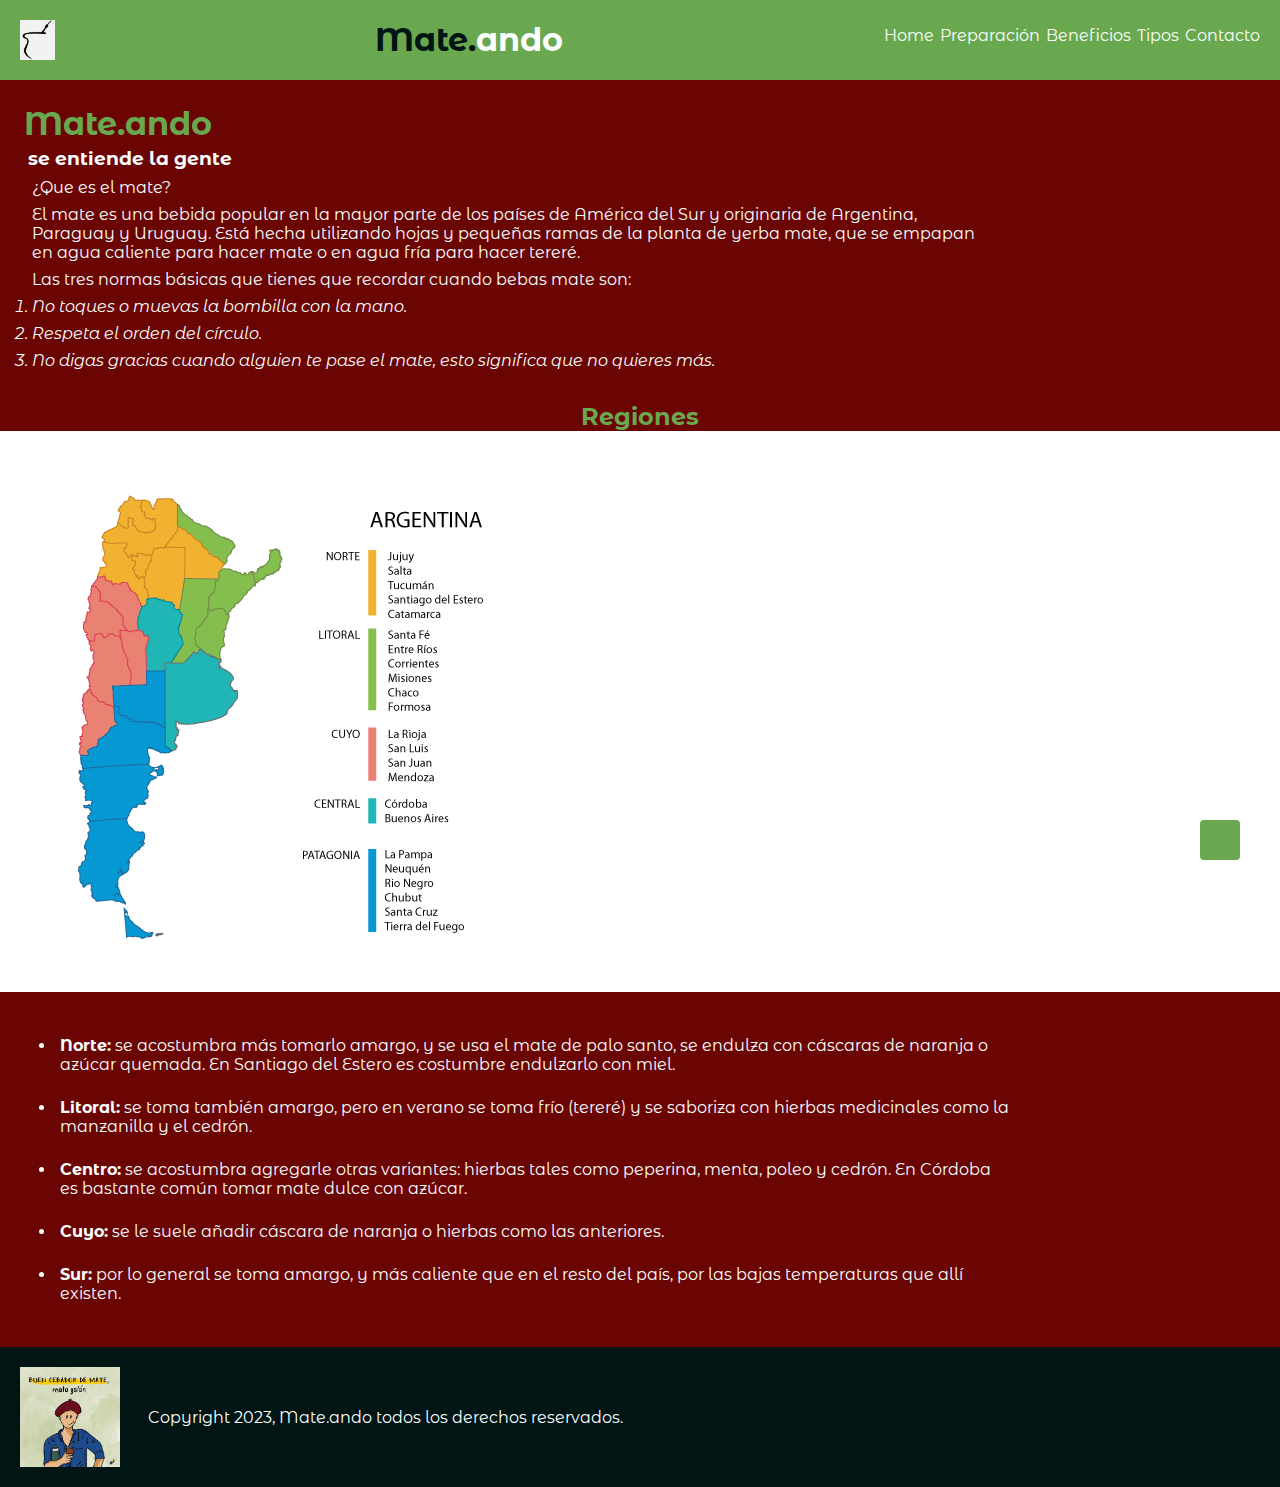
==== index.html @ fe47ab61 "Primera versión" ====
<!DOCTYPE html>
<html lang="es">

<head>
    <meta charset="UTF-8">
    <meta name="viewport" content="width=device-width, initial-scale=1.0">
    <title>Mate.ando</title>
    <link rel="shortcut icon" href="multimdia/iconomate.png" type="image/x-icon">
    <link rel="stylesheet" href="https://cdnjs.cloudflare.com/ajax/libs/font-awesome/6.4.0/css/all.min.css"
        integrity="sha512-iecdLmaskl7CVkqkXNQ/ZH/XLlvWZOJyj7Yy7tcenmpD1ypASozpmT/E0iPtmFIB46ZmdtAc9eNBvH0H/ZpiBw=="
        crossorigin="anonymous" referrerpolicy="no-referrer" />
    <link rel="preconnect" href="https://fonts.googleapis.com">
    <link rel="preconnect" href="https://fonts.gstatic.com" crossorigin>
    <link
        href="https://fonts.googleapis.com/css2?family=Genos:ital,wght@1,600&family=Montserrat+Alternates:ital,wght@0,400;0,500;0,600;1,800&display=swap"
        rel="stylesheet">
    <link rel="stylesheet" href="estilos.css">
</head>

<body>
    <header>
        <aside>
            <img src="multimdia/iconomate.png" alt="dibujo de mate abstracto">
        </aside>
        <div class="logo">
            Mate.<span>ando</span>
        </div>
        <nav class="barra">
            <ul>
                <li><a href="#">Home</a></li>
                <li><a href="page/preparacion.html">Preparación</a></li>
                <li><a href="page/beneficios.html">Beneficios</a></li>
                <li><a href="page/tiposdeyerbas.html">Tipos</a></li>
                <li><a href="page/contacto.html">Contacto</a></li>
            </ul>
        </nav>
    </header>
    <main>
        <div class="call">
            <h1>Mate.ando</h1>
            <h3>se entiende la gente</h3>
            <p>¿Que es el mate?</p>
            <p>El mate es una bebida popular en la mayor parte de los países de América del Sur y originaria de
                Argentina, Paraguay y Uruguay. Está hecha utilizando hojas y pequeñas ramas de la planta de yerba mate,
                que se empapan en agua caliente para hacer mate o en agua fría para hacer tereré.
            </p>
            <p>Las tres normas básicas que tienes que recordar cuando bebas mate son:</p>
            <ol>
                <li> No toques o muevas la bombilla con la mano.</li>
                <li>Respeta el orden del círculo.</li>
                <li>No digas gracias cuando alguien te pase el mate, esto significa que no quieres más.</li>
            </ol>
        </div>
        <div class="sub">
    </main>
    <div class="sub1">
        <h2>Regiones</h2>
    </div>
    <img class="mapa" src="multimdia/argentinaregiones.png" alt="mapa de argentina y sus regiones">
    <section>
        <ul>
            <li><span>Norte:</span> se acostumbra más tomarlo amargo, y se usa el mate de palo santo, se endulza con
                cáscaras de naranja o azúcar quemada. En Santiago del Estero es costumbre endulzarlo con miel.</li>
            <li><span>Litoral:</span> se toma también amargo, pero en verano se toma frío (tereré) y se saboriza con
                hierbas medicinales como la manzanilla y el cedrón.</li>
            <li><span>Centro:</span> se acostumbra agregarle otras variantes: hierbas tales como peperina, menta, poleo
                y cedrón. En Córdoba es bastante común tomar mate dulce con azúcar.</li>
            <li> <span>Cuyo:</span> se le suele añadir cáscara de naranja o hierbas como las anteriores.</li>
            <li> <span>Sur:</span> por lo general se toma amargo, y más caliente que en el resto del país, por las bajas
                temperaturas que allí existen.</li>
        </ul>
    </section>
    </main>
    <footer>
        <aside>
            <img src="multimdia/mateando1.jpg" alt="">
        </aside>
        <p>Copyright 2023, Mate.ando todos los derechos reservados.</p>
        <div class="redes">
            <i class="fa-brands fa-facebook-f"></i>
            <i class="fa-brands fa-instagram"></i>
            <i class="fa-brands fa-twitter"></i>
        </div>
    </footer>
    <a href="#" class="subir">
        <i class="fa-solid fa-chevron-up"></i>
    </a>
</body>

</html>
---- estilos.css ----
*{
    margin: 0;
    padding: 0;
    box-sizing: border-box;
    font-family: 'Montserrat Alternates', sans-serif;
}
html{
    scroll-behavior: smooth;
}
header{
    height: 80px;
    background-color: #6aa84f;
    padding: 20px;
    font-size: 22px;
    display: flex;
    justify-content: space-between;
}

header aside img{
    height: 100%;
}

.logo{
    float: left;
    font-weight: bold;
    color: #001514;
    font-size: 32px;
}

.logo span{
    color: #fbfffe;
}

.barra{
    float: right;
}

.barra ul{
    list-style: none;
}

.barra ul li{
    display: inline-block;
}

.barra a{
    text-decoration: none;
    color: #fbfffe;
    font-size: 16px;
}

.barra a:hover{
    color: #001514;
}

main{
    background-color: #6b0504;
    display: flex;
}

.ben{
    align-items: center;
    max-width: 100%;
    height: 20%;
    display: block;
    justify-content: center;
    text-align: center;
    margin: 50px;
}

.call{
    width: 80%;
    color: #fbfffe;
    padding: 24px;
}

h1{
    color: #6aa84f;
    bottom: 10px;
}

h3{
    margin: 4px;
    color: #fbfffe;
}

.consejos{
    font-size: 24px;
}

.consejos h2{
    text-align: center;
    margin: 24px;
}

p{
    margin: 8px;
}

.call ol li{
    margin: 8px;
    font-style: italic;
}

.call img{
    width: 75%;
    margin: 20px;
    display: block;
    border-radius: 4px;
}

.call ul li{
    margin: 8px;
    text-size-adjust: 10px;
    margin-top: 20px;
}

.call ul li span{
    font-weight: bold;
}
.sub1{
    color: #6aa84f;
    background-color: #6b0504;
    text-align: center;
}

section{
    background-color: #6b0504;
    margin-bottom: 0px;
    display: inline-block;
}

section h2{
    font-weight: bold;
    text-align: center;
    color: #fbfffe;
    margin: 24px;
}
section ul{
    color: #fbfffe;
    margin: 40px;
}

section ul li{
    margin: 16px;
    width: 80%;
    padding: 4px;
}
section ul li span{
    font-weight: bold;
}

form{
    max-width: 400px;
    margin: 20% auto;
}

label{
    display: block;
    margin-top: 10px;
    font-weight: bold;
}

input[type="text"],

input[type="email"],

textarea{
    width: 60%;
    padding: 8px;
    margin-top: 5px;
    margin-bottom: 10px;
    border: 1px solid #001514;
    border-radius: 4px;
}

input[type="submit"]{
    display: block;
    width: 80%;
    padding: 10px;
    background-color: #001514;
    color: #fbfffe;
    border: none;
    border-radius: 4px;
    cursor: pointer;
}

input[type="submit"] {
    background-color: #001514;
    
}

.required{
    color: #6b0504;
}

footer{
    background-color: #001514;
    color: #fbfffe;
    display: flex;
    align-items: center;
    justify-content: left;
    text-align:left;
    padding: 20px;
}

footer aside img{
    height: 100px;
    display: block;
    flex: 1;
    text-align: left;
    margin-right: 20px;
}

.redes{
    color: #6aa84f;
    font-size: 40px;
    letter-spacing: 12px;
    display: flex;
    justify-content: center;
    align-items: center;
}
.subir{
    height: 40px;
    width: 40px;
    background-color: #6aa84f;
    color: #001514;
    position: fixed;
    right: 40px;
    bottom: 40px;
    font-size: 25px;
    text-align: center;
    line-height: 40px;
    box-shadow: 0 0 5px #fbfffe;
    border-radius: 4px;
}
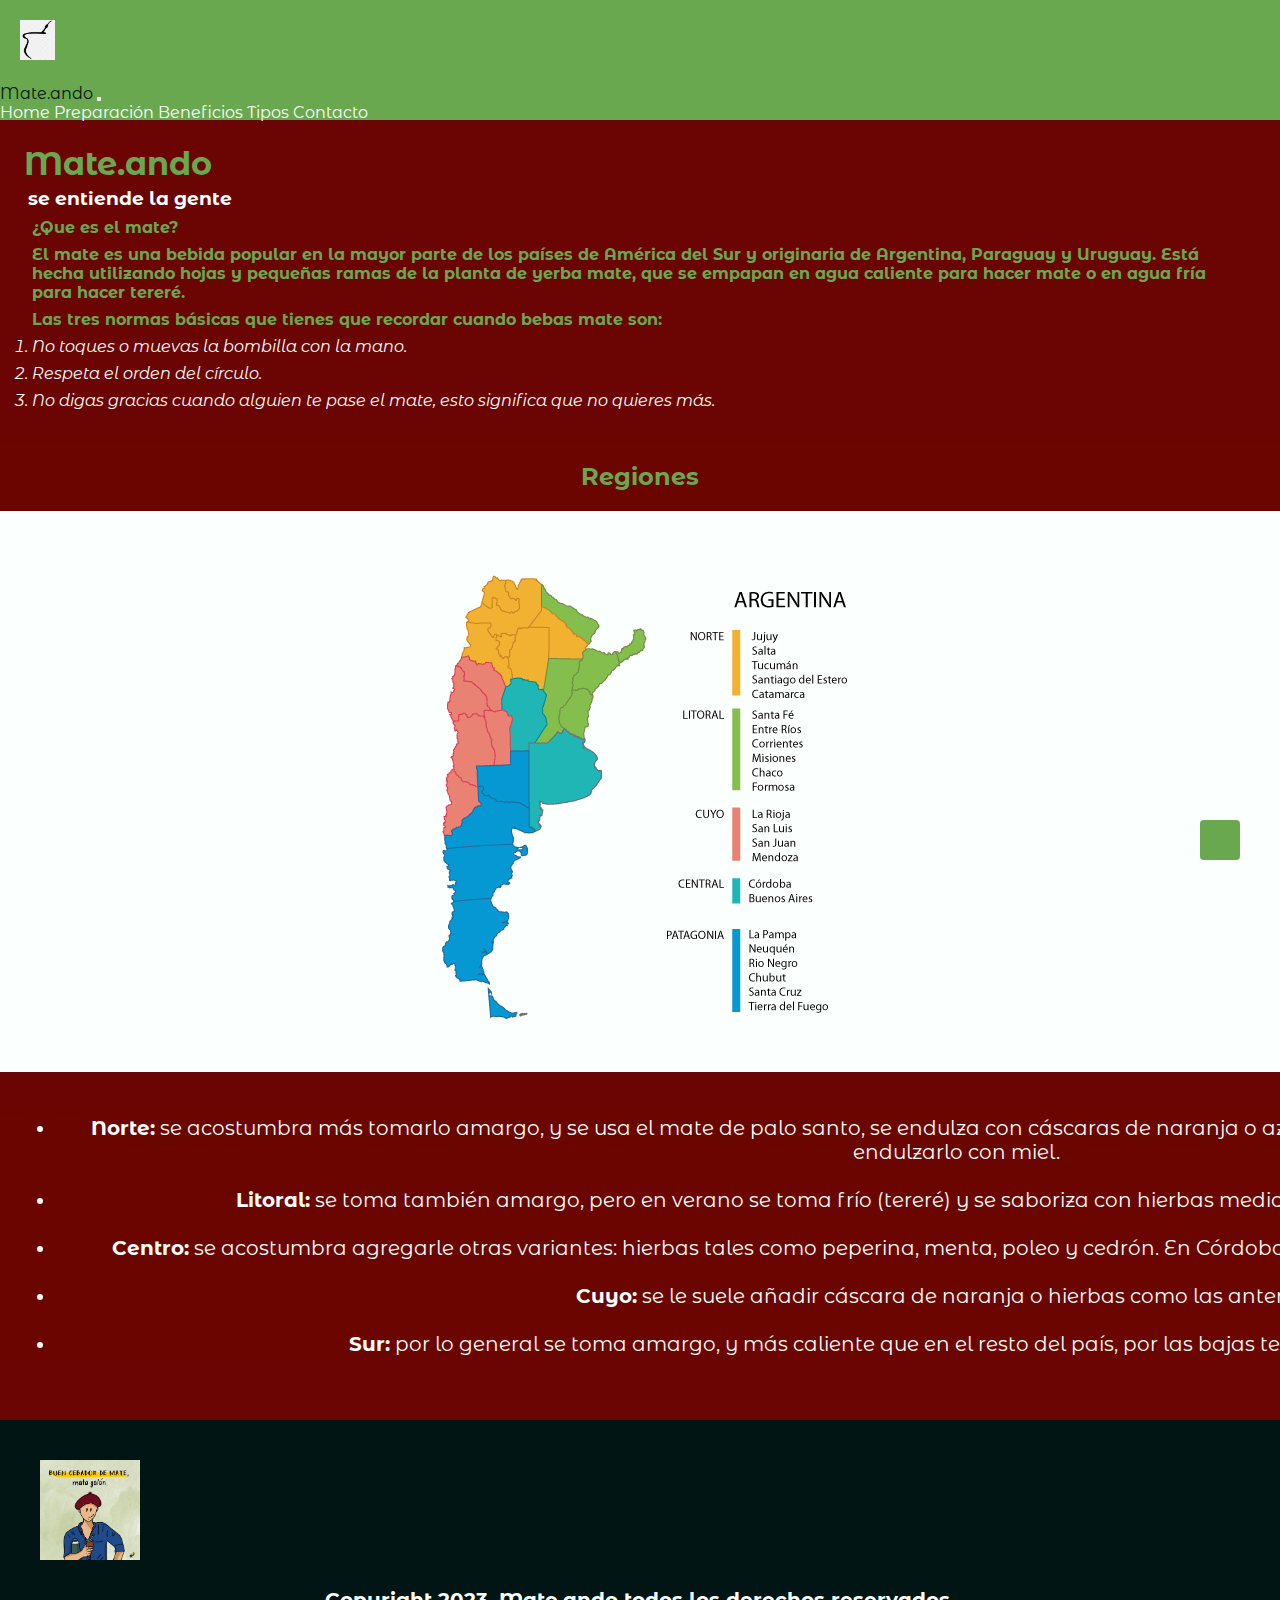
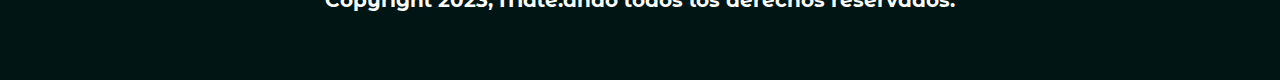
==== commit 3c34174a: "subiendo el  bs arreglado con sus links" ====
--- a/index.html
+++ b/index.html
@@ -14,27 +14,50 @@
     <link
         href="https://fonts.googleapis.com/css2?family=Genos:ital,wght@1,600&family=Montserrat+Alternates:ital,wght@0,400;0,500;0,600;1,800&display=swap"
         rel="stylesheet">
+    <!-- bs inicia-->
+    <link rel="stylesheet" href="https://cdn.jsdelivr.net/npm/bootstrap@4.6.2/dist/css/bootstrap.min.css"
+        integrity="sha384-xOolHFLEh07PJGoPkLv1IbcEPTNtaed2xpHsD9ESMhqIYd0nLMwNLD69Npy4HI+N" crossorigin="anonymous">
+    <!-- bs fin-->
     <link rel="stylesheet" href="estilos.css">
 </head>
-
 <body>
     <header>
-        <aside>
-            <img src="multimdia/iconomate.png" alt="dibujo de mate abstracto">
-        </aside>
-        <div class="logo">
-            Mate.<span>ando</span>
-        </div>
-        <nav class="barra">
-            <ul>
-                <li><a href="#">Home</a></li>
-                <li><a href="page/preparacion.html">Preparación</a></li>
-                <li><a href="page/beneficios.html">Beneficios</a></li>
-                <li><a href="page/tiposdeyerbas.html">Tipos</a></li>
-                <li><a href="page/contacto.html">Contacto</a></li>
-            </ul>
+        <!-- navbar inicia-->
+        <nav class="navbar navbar-expand-md navbar-dark">
+            <!-- Brand -->
+            <a class="navbar-brand" href="#">
+                <aside>
+                    <img src="multimdia/iconomate.png" alt="dibujo de mate abstracto">
+                </aside>
+                <span>Mate.ando</span>
+            </a>
+            <!-- Toggler/collapsibe Button -->
+            <button class="navbar-toggler" type="button" data-toggle="collapse" data-target="#collapsibleNavbar">
+                <span class="navbar-toggler-icon"></span>
+            </button>
+            <!-- Navbar links -->
+            <div class="collapse navbar-collapse d-flex justify-content-end" id="collapsibleNavbar ">
+                <ul class="navbar-nav">
+                    <li class="nav-item">
+                        <a class="nav-link" href="#">Home</a>
+                    </li>
+                    <li class="nav-item">
+                        <a class="nav-link" href="./Page/preparacion.html">Preparación</a>
+                    </li>
+                    <li class="nav-item">
+                        <a class="nav-link" href="./Page/beneficios.html">Beneficios</a>
+                    </li>
+                    <li class="nav-item">
+                        <a class="nav-link" href="./Page/tiposdeyerbas.html">Tipos</a>
+                    </li>
+                    <li class="nav-item">
+                        <a class="nav-link" href="./Page/contacto.html">Contacto</a>
+                    </li>
+                </ul>
+            </div>
         </nav>
-    </header>
+        <!-- navbar fin-->
+</header>
     <main>
         <div class="call">
             <h1>Mate.ando</h1>
@@ -53,38 +76,57 @@
         </div>
         <div class="sub">
     </main>
-    <div class="sub1">
-        <h2>Regiones</h2>
+    <h2>Regiones</h2>
+    <div class="sub1 container-fluid">
+        <div class="row">
+            <div class="nleft col-sm-6">
+                <img class="mapa d-flex justify-content-center" src="multimdia/argentinaregiones.png" alt="mapa de argentina y sus regiones">
+            </div>
+            <div class="nright col-sm-6">
+                <section>
+                    <ul>
+                        <li><span>Norte:</span> se acostumbra más tomarlo amargo, y se usa el mate de palo santo, se endulza con
+                            cáscaras de naranja o azúcar quemada. En Santiago del Estero es costumbre endulzarlo con miel.</li>
+                        <li><span>Litoral:</span> se toma también amargo, pero en verano se toma frío (tereré) y se saboriza con
+                            hierbas medicinales como la manzanilla y el cedrón.</li>
+                        <li><span>Centro:</span> se acostumbra agregarle otras variantes: hierbas tales como peperina, menta, poleo
+                            y cedrón. En Córdoba es bastante común tomar mate dulce con azúcar.</li>
+                        <li> <span>Cuyo:</span> se le suele añadir cáscara de naranja o hierbas como las anteriores.</li>
+                        <li> <span>Sur:</span> por lo general se toma amargo, y más caliente que en el resto del país, por las bajas
+                            temperaturas que allí existen.</li>
+                    </ul>
+                </section>
+            </div>
+        </div>
+        
     </div>
-    <img class="mapa" src="multimdia/argentinaregiones.png" alt="mapa de argentina y sus regiones">
-    <section>
-        <ul>
-            <li><span>Norte:</span> se acostumbra más tomarlo amargo, y se usa el mate de palo santo, se endulza con
-                cáscaras de naranja o azúcar quemada. En Santiago del Estero es costumbre endulzarlo con miel.</li>
-            <li><span>Litoral:</span> se toma también amargo, pero en verano se toma frío (tereré) y se saboriza con
-                hierbas medicinales como la manzanilla y el cedrón.</li>
-            <li><span>Centro:</span> se acostumbra agregarle otras variantes: hierbas tales como peperina, menta, poleo
-                y cedrón. En Córdoba es bastante común tomar mate dulce con azúcar.</li>
-            <li> <span>Cuyo:</span> se le suele añadir cáscara de naranja o hierbas como las anteriores.</li>
-            <li> <span>Sur:</span> por lo general se toma amargo, y más caliente que en el resto del país, por las bajas
-                temperaturas que allí existen.</li>
-        </ul>
-    </section>
     </main>
-    <footer>
-        <aside>
-            <img src="multimdia/mateando1.jpg" alt="">
-        </aside>
-        <p>Copyright 2023, Mate.ando todos los derechos reservados.</p>
-        <div class="redes">
-            <i class="fa-brands fa-facebook-f"></i>
-            <i class="fa-brands fa-instagram"></i>
-            <i class="fa-brands fa-twitter"></i>
+    <footer class="container-fluid">
+        <div class="row">
+            <div class="col-sm-12">
+                <aside>
+                    <img src="multimdia/mateando1.jpg" alt=""><p>Copyright 2023, Mate.ando todos los derechos reservados.</p>
+                <div class="redes">
+                    <i class="fa-brands fa-facebook-f"></i>
+                    <i class="fa-brands fa-instagram"></i>
+                    <i class="fa-brands fa-twitter"></i>
+                </div>
+            </aside>
+            </div>
         </div>
     </footer>
     <a href="#" class="subir">
         <i class="fa-solid fa-chevron-up"></i>
     </a>
+    <script src="https://cdn.jsdelivr.net/npm/jquery@3.5.1/dist/jquery.slim.min.js"
+        integrity="sha384-DfXdz2htPH0lsSSs5nCTpuj/zy4C+OGpamoFVy38MVBnE+IbbVYUew+OrCXaRkfj"
+        crossorigin="anonymous"></script>
+    <script src="https://cdn.jsdelivr.net/npm/popper.js@1.16.1/dist/umd/popper.min.js"
+        integrity="sha384-9/reFTGAW83EW2RDu2S0VKaIzap3H66lZH81PoYlFhbGU+6BZp6G7niu735Sk7lN"
+        crossorigin="anonymous"></script>
+    <script src="https://cdn.jsdelivr.net/npm/bootstrap@4.6.2/dist/js/bootstrap.min.js"
+        integrity="sha384-+sLIOodYLS7CIrQpBjl+C7nPvqq+FbNUBDunl/OZv93DB7Ln/533i8e/mZXLi/P+"
+        crossorigin="anonymous"></script>
 </body>
 
 </html>--- a/estilos.css
+++ b/estilos.css
@@ -7,17 +7,19 @@
 html{
     scroll-behavior: smooth;
 }
+
 header{
+    height: 120px;
+    background-color: #6aa84f;
+    
+}
+
+nav aside img{
     height: 80px;
+    padding: 20px;
+    width: auto;
     background-color: #6aa84f;
-    padding: 20px;
-    font-size: 22px;
-    display: flex;
-    justify-content: space-between;
-}
-
-header aside img{
-    height: 100%;
+    color:#6aa84f;
 }
 
 .logo{
@@ -31,31 +33,116 @@
     color: #fbfffe;
 }
 
-.barra{
-    float: right;
-}
-
-.barra ul{
+.navbar{
+    float: all;
+    height: 120px;
+    background-color: #6aa84f;
+}
+
+.navbar ul{
     list-style: none;
 }
 
-.barra ul li{
+.navbar ul li{
     display: inline-block;
 }
 
-.barra a{
+.navbar a{
     text-decoration: none;
     color: #fbfffe;
     font-size: 16px;
 }
 
-.barra a:hover{
-    color: #001514;
+.navbar a:hover{
+    color: #001514 !important;
+}
+
+.nav-link{
+    color: #fbfffe !important;
 }
 
 main{
     background-color: #6b0504;
     display: flex;
+    flex-direction: column;
+    
+}
+
+
+h2{
+    background-color: rgb(107, 5, 0.2);
+    color: #6aa84f;
+    text-align: center;
+    padding: 20px;
+    margin-bottom: 0;
+    font-size: bolder;
+}
+
+.nright{
+    background-color: rgb(107, 5, 0.2);
+    color: #fbfffe;
+    font-size: 20px;
+    text-align: center;
+    height:auto;
+        
+}
+
+.nleft{
+    background-color: #fbfffe;
+    image-resolution: 50%;
+}
+
+.p1nleft{
+    background-image: url(multimdia/prepararmate_1.png);
+    background-repeat: no-repeat;
+    background-position: center;
+    background-size: 50%;
+    padding: 0;
+}
+.p2nleft{
+    background-image: url(multimdia/prepararmate_2.png);
+    background-repeat: no-repeat;
+    background-position: center;
+    background-size: 50%;
+}
+.p3nleft{
+    background-image: url(multimdia/prepararmate_3.png);
+    background-repeat: no-repeat;
+    background-position: center;
+    background-size: 50%;
+    padding: 0;
+}
+.p4nleft{
+    background-image: url(multimdia/prepararmate_4.png);
+    background-repeat: no-repeat;
+    background-position: center;
+    background-size: 50%;
+    padding: 0;
+}
+.p5nleft{
+    background-image: url(multimdia/prepararmate_5.png);
+    background-repeat: no-repeat;
+    background-position: center;
+    background-size: 50%;
+    padding: 0;
+}
+.p6nleft{
+    background-image: url(multimdia/prepararmate_6.png);
+    background-repeat: no-repeat;
+    background-position: center;
+    background-size: 50%;
+    padding: 0;
+}
+
+.video{
+    width: auto;
+    height: auto;
+    border: none !important;
+    background: #fff !important;
+    padding: .9em!important;
+    margin: 2%!important;
+    align-content: center;
+    
 }
 
 .ben{
@@ -69,7 +156,7 @@
 }
 
 .call{
-    width: 80%;
+    width: 100%;
     color: #fbfffe;
     padding: 24px;
 }
@@ -95,6 +182,8 @@
 
 p{
     margin: 8px;
+    color: #6aa84f;
+    font-weight: bold;
 }
 
 .call ol li{
@@ -122,13 +211,11 @@
     color: #6aa84f;
     background-color: #6b0504;
     text-align: center;
-}
-
-section{
-    background-color: #6b0504;
-    margin-bottom: 0px;
-    display: inline-block;
-}
+    padding-bottom: 20px;
+    
+}
+
+
 
 section h2{
     font-weight: bold;
@@ -139,11 +226,12 @@
 section ul{
     color: #fbfffe;
     margin: 40px;
+    
 }
 
 section ul li{
     margin: 16px;
-    width: 80%;
+    width: 150%;
     padding: 4px;
 }
 section ul li span{
@@ -197,21 +285,23 @@
 footer{
     background-color: #001514;
     color: #fbfffe;
-    display: flex;
-    align-items: center;
-    justify-content: left;
-    text-align:left;
-    padding: 20px;
+    padding: 40px;
+    font-size: 20px;
+    
 }
 
 footer aside img{
     height: 100px;
-    display: block;
-    flex: 1;
-    text-align: left;
-    margin-right: 20px;
-}
-
+    display: flex;
+}
+
+footer p{
+    text-align: center;
+    color: #fbfffe;
+    padding: 20px;
+    font-size: 20px;
+    
+}
 .redes{
     color: #6aa84f;
     font-size: 40px;
@@ -235,3 +325,11 @@
     border-radius: 4px;
 }
 
+@media only screen and (min-width: 0) and (max-width: 767px){
+    .navbar-collapse{
+        background-color: #6aa84f;
+        display: flex;
+        justify-content: left !important;
+    }
+}
+
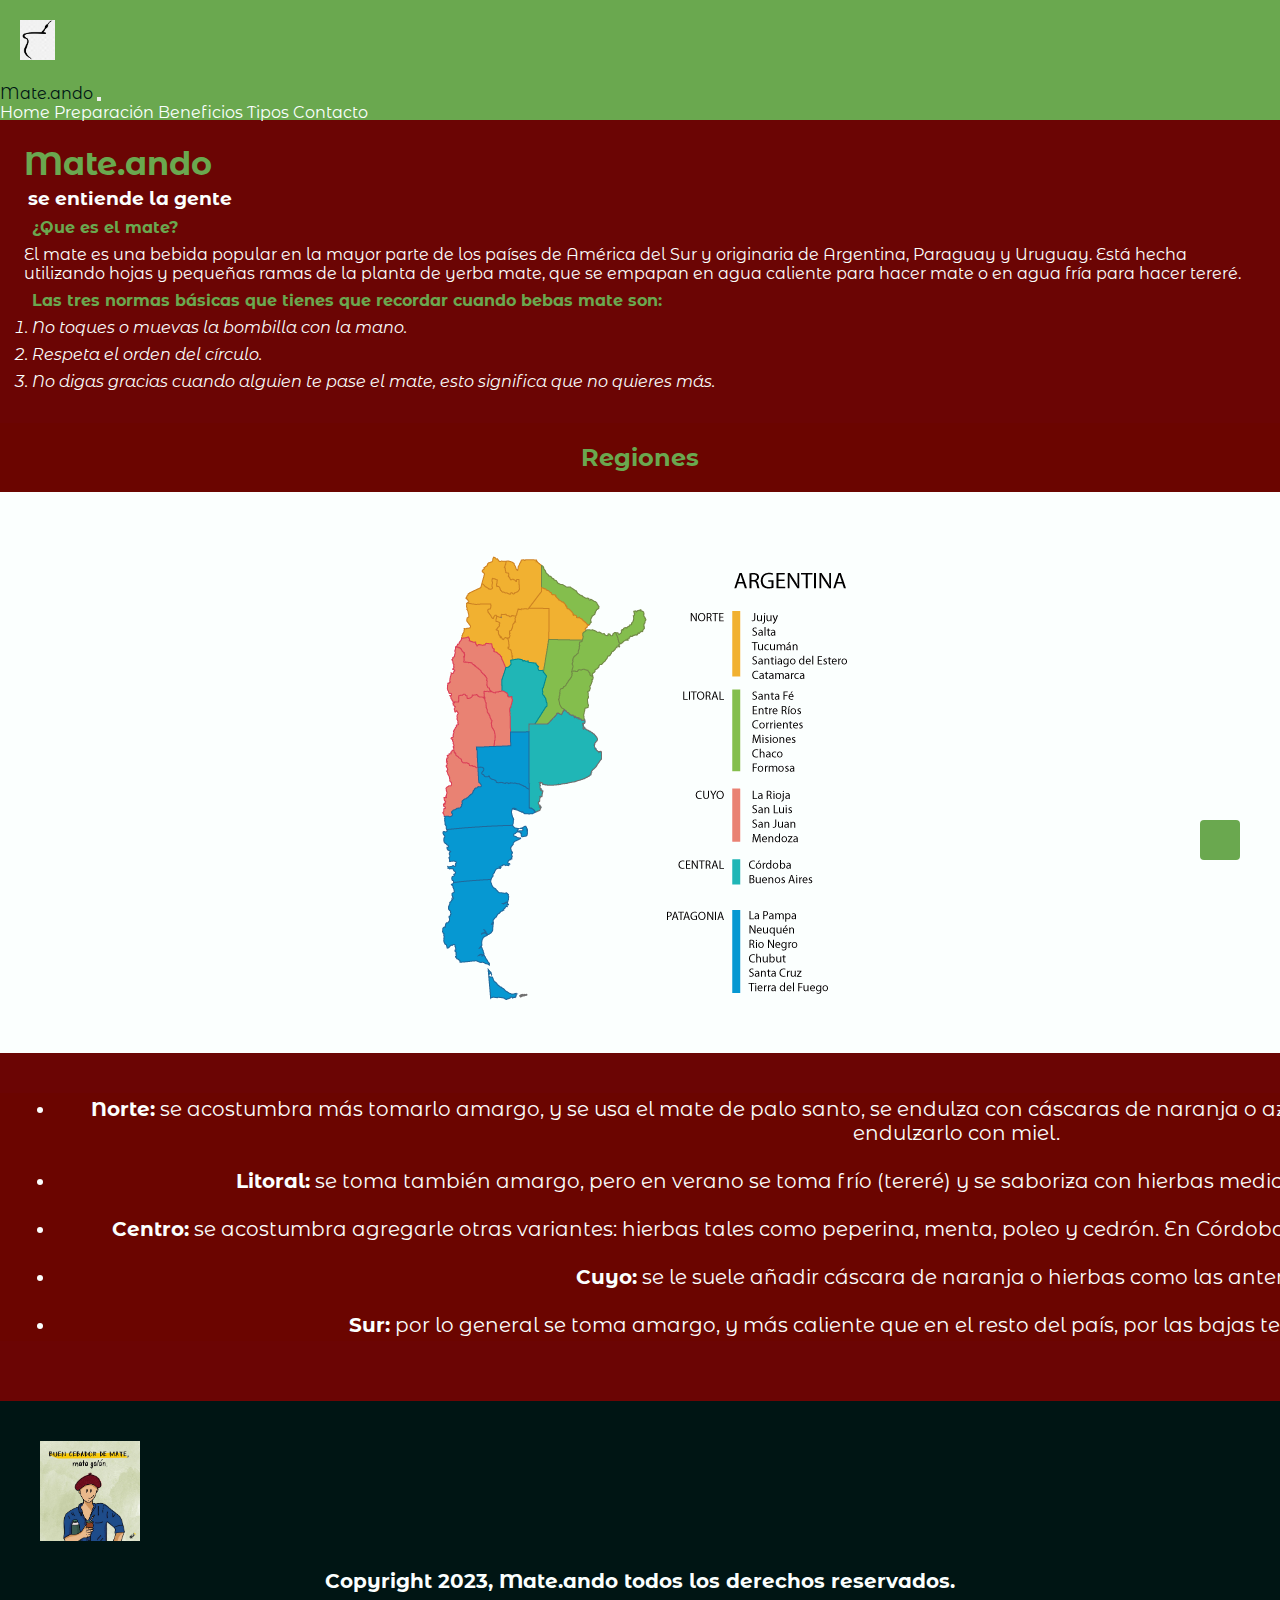
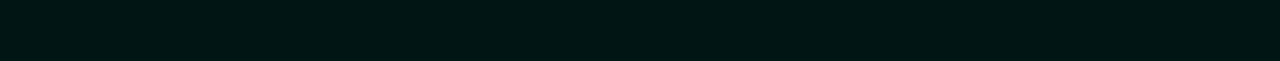
==== commit effb40fd: "corrigiendo el codigo" ====
--- a/index.html
+++ b/index.html
@@ -63,10 +63,10 @@
             <h1>Mate.ando</h1>
             <h3>se entiende la gente</h3>
             <p>¿Que es el mate?</p>
-            <p>El mate es una bebida popular en la mayor parte de los países de América del Sur y originaria de
+            El mate es una bebida popular en la mayor parte de los países de América del Sur y originaria de
                 Argentina, Paraguay y Uruguay. Está hecha utilizando hojas y pequeñas ramas de la planta de yerba mate,
                 que se empapan en agua caliente para hacer mate o en agua fría para hacer tereré.
-            </p>
+            
             <p>Las tres normas básicas que tienes que recordar cuando bebas mate son:</p>
             <ol>
                 <li> No toques o muevas la bombilla con la mano.</li>
--- a/estilos.css
+++ b/estilos.css
@@ -97,41 +97,42 @@
     background-repeat: no-repeat;
     background-position: center;
     background-size: 50%;
-    padding: 0;
+    padding: 50px;
 }
 .p2nleft{
     background-image: url(multimdia/prepararmate_2.png);
     background-repeat: no-repeat;
     background-position: center;
     background-size: 50%;
+    padding: 50px;
 }
 .p3nleft{
     background-image: url(multimdia/prepararmate_3.png);
     background-repeat: no-repeat;
     background-position: center;
     background-size: 50%;
-    padding: 0;
+    padding: 50px;
 }
 .p4nleft{
     background-image: url(multimdia/prepararmate_4.png);
     background-repeat: no-repeat;
     background-position: center;
     background-size: 50%;
-    padding: 0;
+    padding: 50px;
 }
 .p5nleft{
     background-image: url(multimdia/prepararmate_5.png);
     background-repeat: no-repeat;
     background-position: center;
     background-size: 50%;
-    padding: 0;
+    padding: 50px;
 }
 .p6nleft{
     background-image: url(multimdia/prepararmate_6.png);
     background-repeat: no-repeat;
     background-position: center;
     background-size: 50%;
-    padding: 0;
+    padding: 50px;
 }
 
 .video{
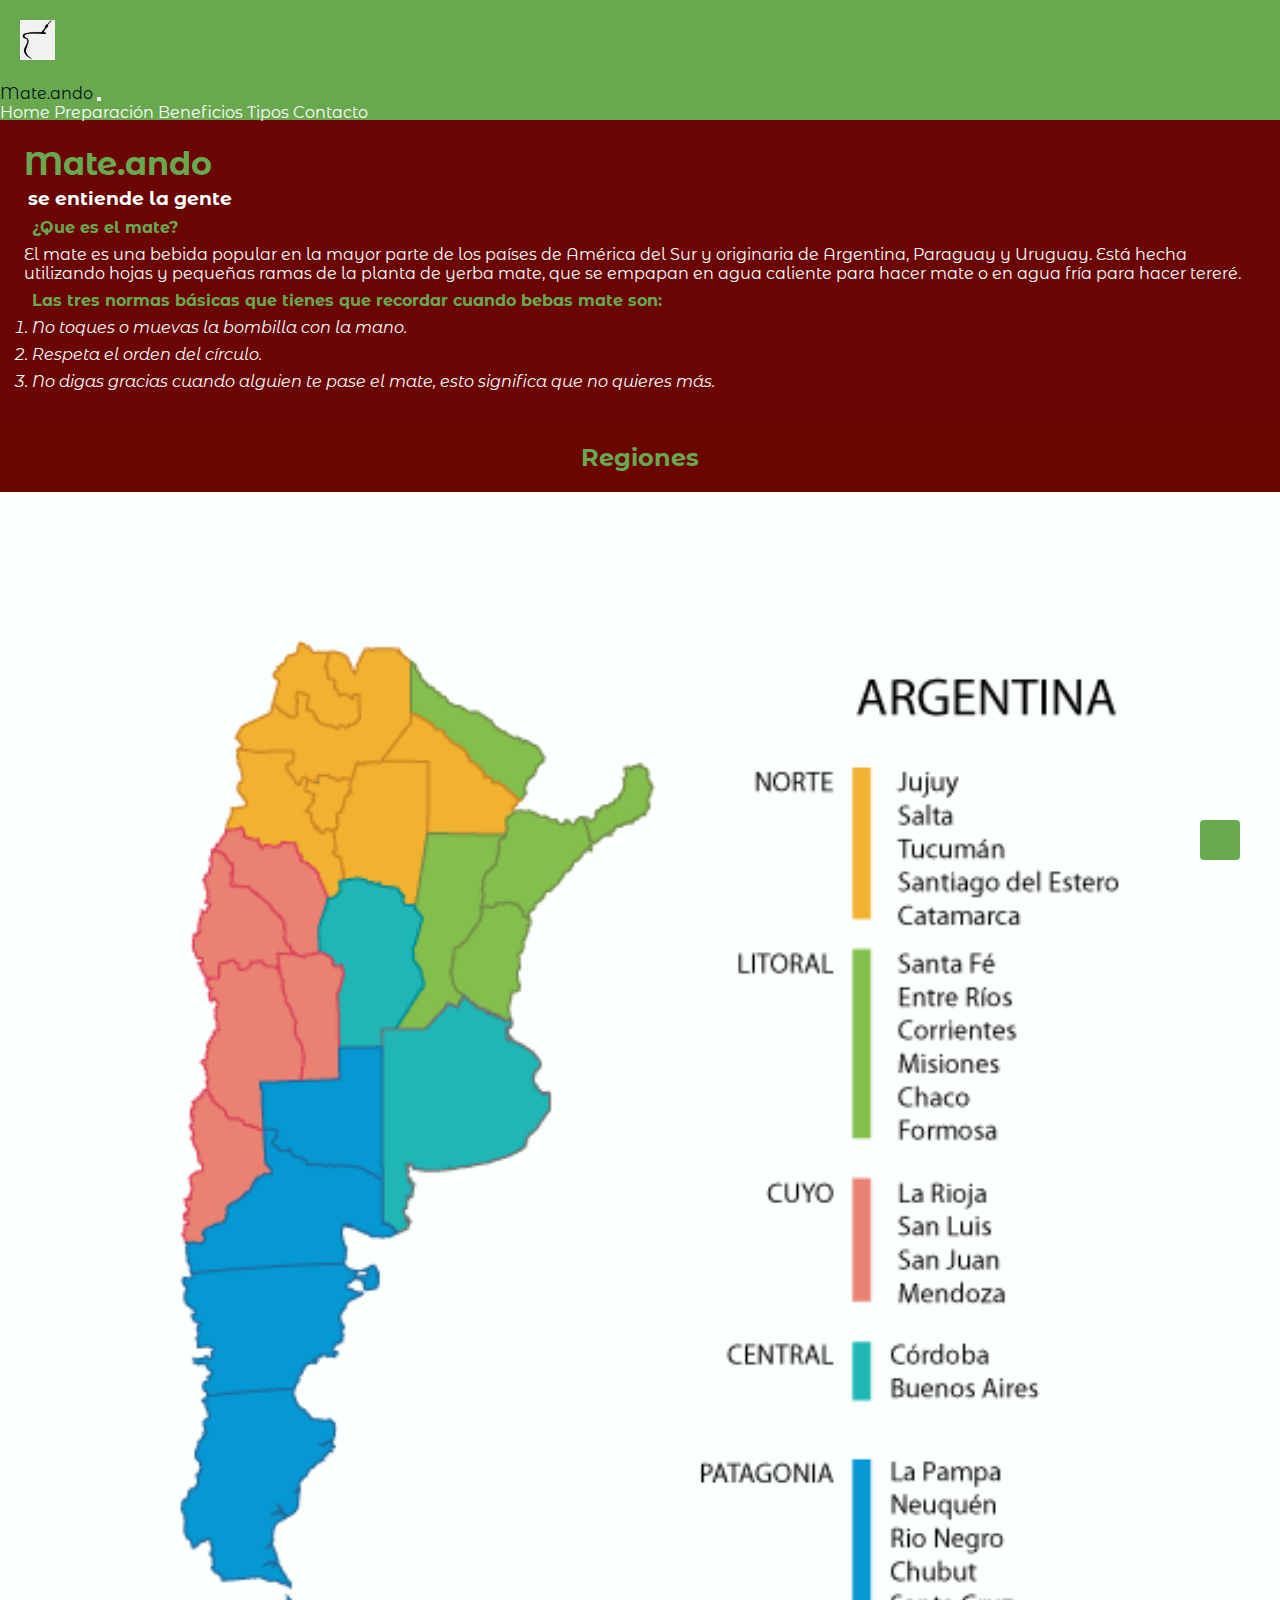
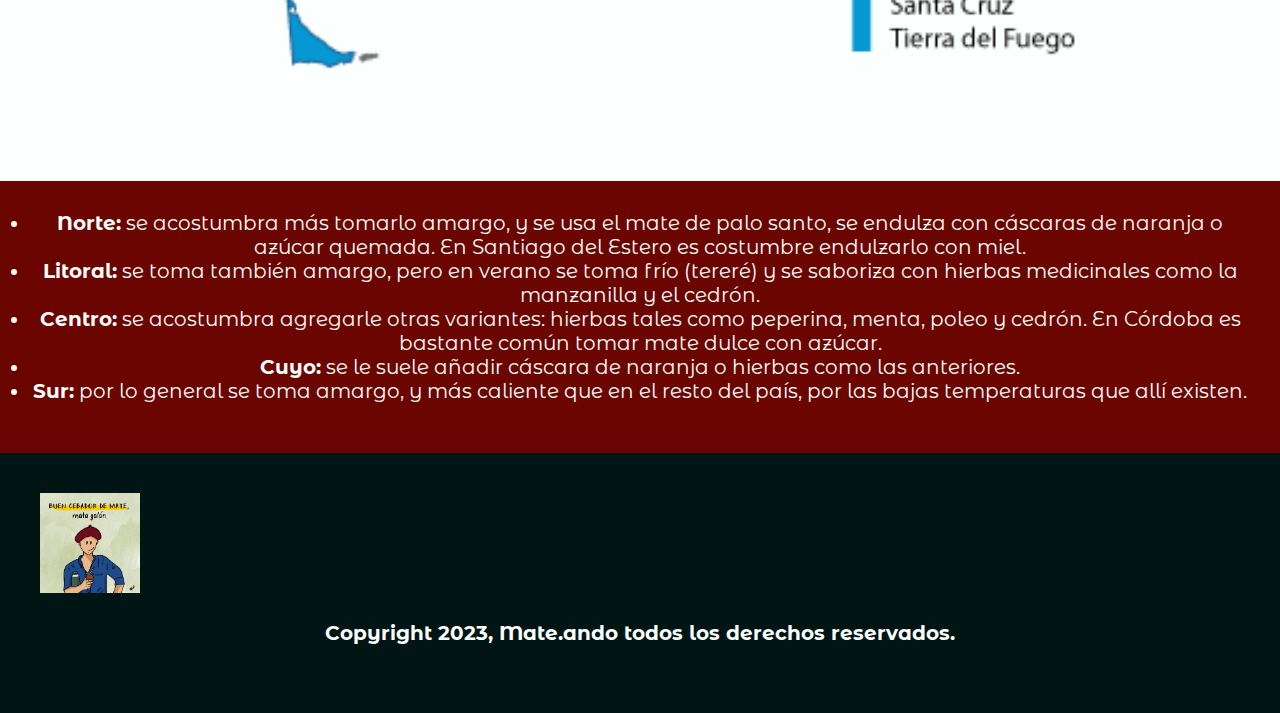
==== commit 7ab25b9c: "solucionando el responsive, menú y agregando imagenes" ====
--- a/index.html
+++ b/index.html
@@ -20,23 +20,26 @@
     <!-- bs fin-->
     <link rel="stylesheet" href="estilos.css">
 </head>
+
 <body>
     <header>
-        <!-- navbar inicia-->
-        <nav class="navbar navbar-expand-md navbar-dark">
+        <nav class="navbar navbar-expand-md">
             <!-- Brand -->
             <a class="navbar-brand" href="#">
                 <aside>
-                    <img src="multimdia/iconomate.png" alt="dibujo de mate abstracto">
-                </aside>
-                <span>Mate.ando</span>
+                    <img src="../multimdia/iconomate.png" alt="dibujo de mate abstracto">
+                </aside>Mate.ando
             </a>
+
             <!-- Toggler/collapsibe Button -->
             <button class="navbar-toggler" type="button" data-toggle="collapse" data-target="#collapsibleNavbar">
-                <span class="navbar-toggler-icon"></span>
+                <span class="navbar-toggler-icon">
+                    <i class="fa-solid fa-bars"></i>
+                </span>
             </button>
+
             <!-- Navbar links -->
-            <div class="collapse navbar-collapse d-flex justify-content-end" id="collapsibleNavbar ">
+            <div class="collapse navbar-collapse justify-content-end" id="collapsibleNavbar">
                 <ul class="navbar-nav">
                     <li class="nav-item">
                         <a class="nav-link" href="#">Home</a>
@@ -53,20 +56,20 @@
                     <li class="nav-item">
                         <a class="nav-link" href="./Page/contacto.html">Contacto</a>
                     </li>
+
                 </ul>
             </div>
         </nav>
-        <!-- navbar fin-->
-</header>
+    </header>
     <main>
         <div class="call">
             <h1>Mate.ando</h1>
             <h3>se entiende la gente</h3>
             <p>¿Que es el mate?</p>
             El mate es una bebida popular en la mayor parte de los países de América del Sur y originaria de
-                Argentina, Paraguay y Uruguay. Está hecha utilizando hojas y pequeñas ramas de la planta de yerba mate,
-                que se empapan en agua caliente para hacer mate o en agua fría para hacer tereré.
-            
+            Argentina, Paraguay y Uruguay. Está hecha utilizando hojas y pequeñas ramas de la planta de yerba mate,
+            que se empapan en agua caliente para hacer mate o en agua fría para hacer tereré.
+
             <p>Las tres normas básicas que tienes que recordar cuando bebas mate son:</p>
             <ol>
                 <li> No toques o muevas la bombilla con la mano.</li>
@@ -79,39 +82,47 @@
     <h2>Regiones</h2>
     <div class="sub1 container-fluid">
         <div class="row">
-            <div class="nleft col-sm-6">
-                <img class="mapa d-flex justify-content-center" src="multimdia/argentinaregiones.png" alt="mapa de argentina y sus regiones">
+            <div class="nleft">
+                <img class="mapa col-sm-12 col-md-6S" src="multimdia/argentinaregiones.png"
+                    alt="mapa de argentina y sus regiones">
             </div>
-            <div class="nright col-sm-6">
-                <section>
+            <div class="nright col-sm-12 col-md-6">
+                
                     <ul>
-                        <li><span>Norte:</span> se acostumbra más tomarlo amargo, y se usa el mate de palo santo, se endulza con
-                            cáscaras de naranja o azúcar quemada. En Santiago del Estero es costumbre endulzarlo con miel.</li>
-                        <li><span>Litoral:</span> se toma también amargo, pero en verano se toma frío (tereré) y se saboriza con
+                        <li><span>Norte:</span> se acostumbra más tomarlo amargo, y se usa el mate de palo santo, se
+                            endulza con
+                            cáscaras de naranja o azúcar quemada. En Santiago del Estero es costumbre endulzarlo con
+                            miel.</li>
+                        <li><span>Litoral:</span> se toma también amargo, pero en verano se toma frío (tereré) y se
+                            saboriza con
                             hierbas medicinales como la manzanilla y el cedrón.</li>
-                        <li><span>Centro:</span> se acostumbra agregarle otras variantes: hierbas tales como peperina, menta, poleo
+                        <li><span>Centro:</span> se acostumbra agregarle otras variantes: hierbas tales como peperina,
+                            menta, poleo
                             y cedrón. En Córdoba es bastante común tomar mate dulce con azúcar.</li>
-                        <li> <span>Cuyo:</span> se le suele añadir cáscara de naranja o hierbas como las anteriores.</li>
-                        <li> <span>Sur:</span> por lo general se toma amargo, y más caliente que en el resto del país, por las bajas
+                        <li> <span>Cuyo:</span> se le suele añadir cáscara de naranja o hierbas como las anteriores.
+                        </li>
+                        <li> <span>Sur:</span> por lo general se toma amargo, y más caliente que en el resto del país,
+                            por las bajas
                             temperaturas que allí existen.</li>
                     </ul>
-                </section>
+                
             </div>
         </div>
-        
+
     </div>
     </main>
     <footer class="container-fluid">
         <div class="row">
             <div class="col-sm-12">
                 <aside>
-                    <img src="multimdia/mateando1.jpg" alt=""><p>Copyright 2023, Mate.ando todos los derechos reservados.</p>
-                <div class="redes">
-                    <i class="fa-brands fa-facebook-f"></i>
-                    <i class="fa-brands fa-instagram"></i>
-                    <i class="fa-brands fa-twitter"></i>
-                </div>
-            </aside>
+                    <img src="multimdia/mateando1.jpg" alt="">
+                    <p>Copyright 2023, Mate.ando todos los derechos reservados.</p>
+                    <div class="redes">
+                        <i class="fa-brands fa-facebook-f"></i>
+                        <i class="fa-brands fa-instagram"></i>
+                        <i class="fa-brands fa-twitter"></i>
+                    </div>
+                </aside>
             </div>
         </div>
     </footer>
@@ -121,11 +132,8 @@
     <script src="https://cdn.jsdelivr.net/npm/jquery@3.5.1/dist/jquery.slim.min.js"
         integrity="sha384-DfXdz2htPH0lsSSs5nCTpuj/zy4C+OGpamoFVy38MVBnE+IbbVYUew+OrCXaRkfj"
         crossorigin="anonymous"></script>
-    <script src="https://cdn.jsdelivr.net/npm/popper.js@1.16.1/dist/umd/popper.min.js"
-        integrity="sha384-9/reFTGAW83EW2RDu2S0VKaIzap3H66lZH81PoYlFhbGU+6BZp6G7niu735Sk7lN"
-        crossorigin="anonymous"></script>
-    <script src="https://cdn.jsdelivr.net/npm/bootstrap@4.6.2/dist/js/bootstrap.min.js"
-        integrity="sha384-+sLIOodYLS7CIrQpBjl+C7nPvqq+FbNUBDunl/OZv93DB7Ln/533i8e/mZXLi/P+"
+    <script src="https://cdn.jsdelivr.net/npm/bootstrap@4.6.2/dist/js/bootstrap.bundle.min.js"
+        integrity="sha384-Fy6S3B9q64WdZWQUiU+q4/2Lc9npb8tCaSX9FK7E8HnRr0Jz8D6OP9dO5Vg3Q9ct"
         crossorigin="anonymous"></script>
 </body>
 
--- a/estilos.css
+++ b/estilos.css
@@ -39,6 +39,12 @@
     background-color: #6aa84f;
 }
 
+.navbar-toggler:hover{
+    background-color: #6aa84f;
+    color: #fbfffe;
+    
+}
+
 .navbar ul{
     list-style: none;
 }
@@ -84,13 +90,23 @@
     font-size: 20px;
     text-align: center;
     height:auto;
-        
+    width: 100%;
+    text-align: center;
+    color: #fbfffe;
+    padding: 30px;
+span{
+    font-weight: bold;   
+}
 }
 
 .nleft{
     background-color: #fbfffe;
-    image-resolution: 50%;
-}
+    image-resolution: 100%;
+    object-fit: cover;
+    display: flex;
+    justify-content: center;
+    align-items: center;
+    }
 
 .p1nleft{
     background-image: url(multimdia/prepararmate_1.png);
@@ -136,15 +152,17 @@
 }
 
 .video{
-    width: auto;
+    object-fit: cover;
+    display: flex;
+}
+
+.mapa {
+    width: 100%; 
+    max-width: none; 
     height: auto;
-    border: none !important;
-    background: #fff !important;
-    padding: .9em!important;
-    margin: 2%!important;
-    align-content: center;
-    
-}
+    transition: transform 0.3s ease-in-out;
+}
+
 
 .ben{
     align-items: center;
@@ -174,11 +192,22 @@
 
 .consejos{
     font-size: 24px;
+    text-align: center;
 }
 
 .consejos h2{
     text-align: center;
     margin: 24px;
+}
+
+.consejos img{
+    max-width: 100%;
+    image-rendering: auto;
+    -ms-interpolation-mode: bicubic;
+    max-width: 100%;
+    min-width: auto; 
+    min-height: auto;
+    text-align: center;
 }
 
 p{
@@ -197,6 +226,7 @@
     margin: 20px;
     display: block;
     border-radius: 4px;
+    text-align: center;
 }
 
 .call ul li{
@@ -208,40 +238,36 @@
 .call ul li span{
     font-weight: bold;
 }
+
+.mates{
+    margin: auto;
+    margin-left: 40px;
+    margin-right: 40px;
+    color: #fbfffe;
+}
+
+.mates span{
+    font-weight: bold;
+    padding: 20px;
+    
+}
+
+.mates ul li{
+    margin-top: 20px;
+}
+
 .sub1{
     color: #6aa84f;
     background-color: #6b0504;
     text-align: center;
     padding-bottom: 20px;
-    
-}
-
-
-
-section h2{
-    font-weight: bold;
-    text-align: center;
-    color: #fbfffe;
-    margin: 24px;
-}
-section ul{
-    color: #fbfffe;
-    margin: 40px;
-    
-}
-
-section ul li{
-    margin: 16px;
-    width: 150%;
-    padding: 4px;
-}
-section ul li span{
-    font-weight: bold;
 }
 
 form{
     max-width: 400px;
-    margin: 20% auto;
+    margin: auto;
+    margin-left: 25%;
+    margin-bottom: 30px;
 }
 
 label{
@@ -332,5 +358,10 @@
         display: flex;
         justify-content: left !important;
     }
-}
-
+
+    .nright{
+        width: 100;
+    }
+
+}
+
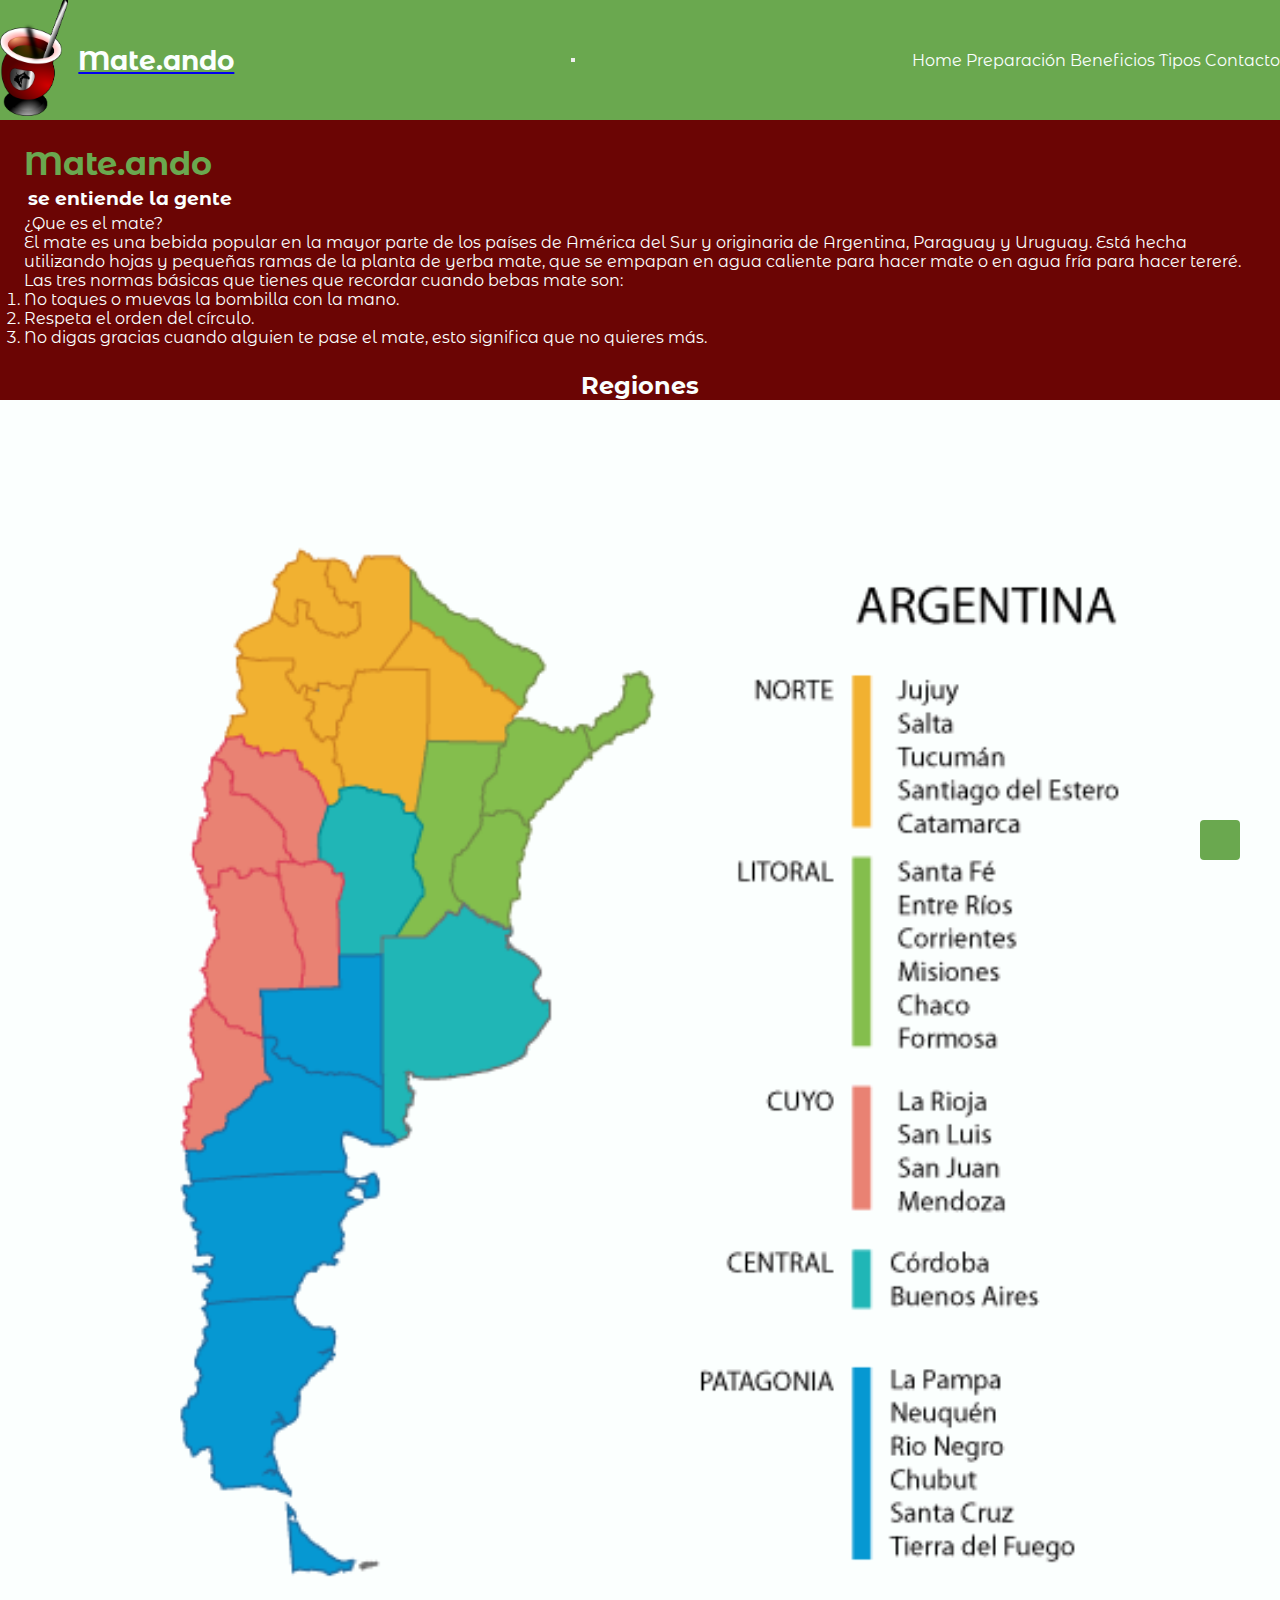
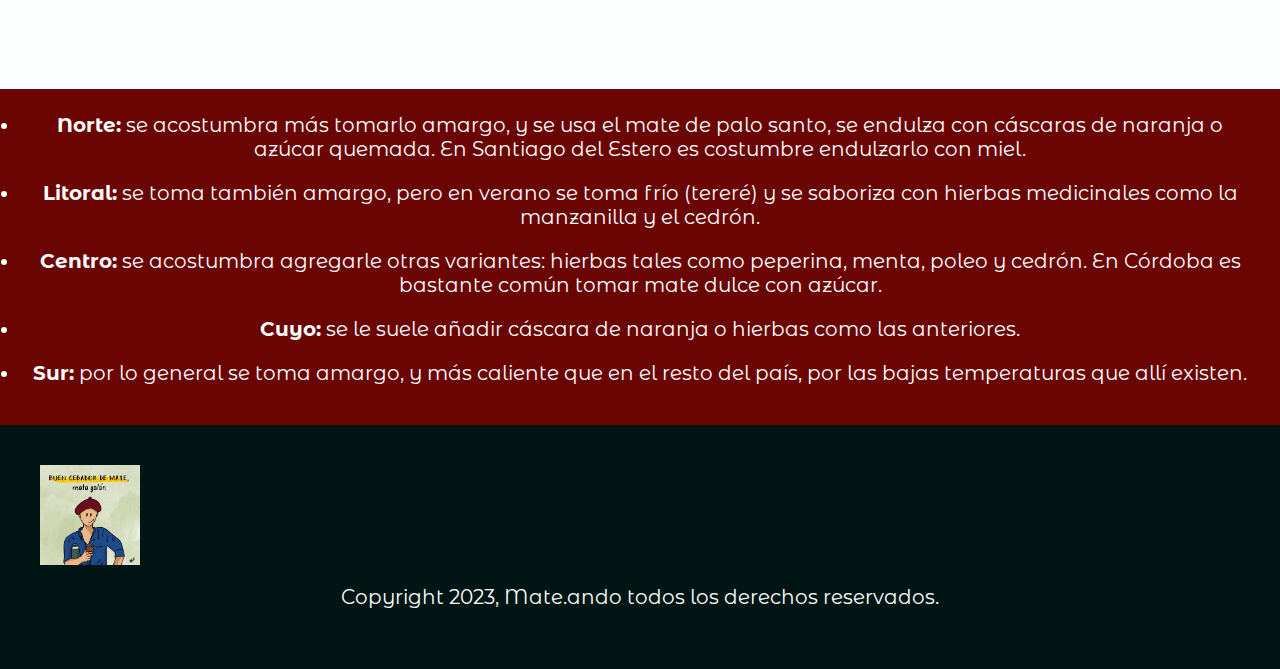
==== commit 7ebb2e59: "Agregando scss" ====
--- a/index.html
+++ b/index.html
@@ -26,13 +26,18 @@
         <nav class="navbar navbar-expand-md">
             <!-- Brand -->
             <a class="navbar-brand" href="#">
-                <aside>
-                    <img src="../multimdia/iconomate.png" alt="dibujo de mate abstracto">
-                </aside>Mate.ando
+                <div class="logo">
+                    <aside>
+                        <img src="./multimdia/matelo.png" alt="dibujo de mate abstracto">
+                    </aside>
+                    <h5>Mate.ando</h5>
+                </div>
+
             </a>
 
             <!-- Toggler/collapsibe Button -->
-            <button class="navbar-toggler" type="button" data-toggle="collapse" data-target="#collapsibleNavbar">
+            <button class="navbar-toggler ml-auto" type="button" data-toggle="collapse"
+                data-target="#collapsibleNavbar">
                 <span class="navbar-toggler-icon">
                     <i class="fa-solid fa-bars"></i>
                 </span>
@@ -87,25 +92,25 @@
                     alt="mapa de argentina y sus regiones">
             </div>
             <div class="nright col-sm-12 col-md-6">
-                
-                    <ul>
-                        <li><span>Norte:</span> se acostumbra más tomarlo amargo, y se usa el mate de palo santo, se
-                            endulza con
-                            cáscaras de naranja o azúcar quemada. En Santiago del Estero es costumbre endulzarlo con
-                            miel.</li>
-                        <li><span>Litoral:</span> se toma también amargo, pero en verano se toma frío (tereré) y se
-                            saboriza con
-                            hierbas medicinales como la manzanilla y el cedrón.</li>
-                        <li><span>Centro:</span> se acostumbra agregarle otras variantes: hierbas tales como peperina,
-                            menta, poleo
-                            y cedrón. En Córdoba es bastante común tomar mate dulce con azúcar.</li>
-                        <li> <span>Cuyo:</span> se le suele añadir cáscara de naranja o hierbas como las anteriores.
-                        </li>
-                        <li> <span>Sur:</span> por lo general se toma amargo, y más caliente que en el resto del país,
-                            por las bajas
-                            temperaturas que allí existen.</li>
-                    </ul>
-                
+
+                <ul>
+                    <li><span>Norte:</span> se acostumbra más tomarlo amargo, y se usa el mate de palo santo, se
+                        endulza con
+                        cáscaras de naranja o azúcar quemada. En Santiago del Estero es costumbre endulzarlo con
+                        miel.</li>
+                    <li><span>Litoral:</span> se toma también amargo, pero en verano se toma frío (tereré) y se
+                        saboriza con
+                        hierbas medicinales como la manzanilla y el cedrón.</li>
+                    <li><span>Centro:</span> se acostumbra agregarle otras variantes: hierbas tales como peperina,
+                        menta, poleo
+                        y cedrón. En Córdoba es bastante común tomar mate dulce con azúcar.</li>
+                    <li> <span>Cuyo:</span> se le suele añadir cáscara de naranja o hierbas como las anteriores.
+                    </li>
+                    <li> <span>Sur:</span> por lo general se toma amargo, y más caliente que en el resto del país,
+                        por las bajas
+                        temperaturas que allí existen.</li>
+                </ul>
+
             </div>
         </div>
 
--- a/estilos.css
+++ b/estilos.css
@@ -1,367 +1,349 @@
-*{
-    margin: 0;
-    padding: 0;
-    box-sizing: border-box;
-    font-family: 'Montserrat Alternates', sans-serif;
-}
-html{
-    scroll-behavior: smooth;
-}
-
-header{
-    height: 120px;
+/* Variables */
+/* Estilos globales */
+* {
+  margin: 0;
+  padding: 0;
+  box-sizing: border-box;
+  font-family: "Montserrat Alternates", sans-serif;
+}
+
+h2 {
+  text-align: center;
+  background-color: #6b0504;
+  color: #fbfffe;
+  margin-bottom: 0;
+}
+
+html {
+  scroll-behavior: smooth;
+}
+
+header {
+  height: 120px;
+  background-color: #6aa84f;
+}
+
+nav {
+  display: flex;
+  justify-content: space-between;
+  align-items: center;
+}
+
+nav aside img {
+  height: 120px;
+  padding: 0;
+  width: auto;
+  color: #6aa84f;
+}
+
+.logo {
+  display: flex;
+  align-items: center;
+  font-weight: bold;
+  color: #001514;
+  font-size: 32px;
+}
+.logo h5 {
+  color: #fbfffe;
+  margin-left: 10px;
+}
+.logo span {
+  color: #fbfffe;
+}
+
+.navbar {
+  float: all;
+  height: 120px;
+  background-color: #6aa84f;
+}
+.navbar:hover {
+  background-color: #6aa84f;
+  color: #fbfffe;
+}
+.navbar ul {
+  list-style: none;
+}
+.navbar ul li {
+  display: inline-block;
+}
+.navbar ul li a {
+  text-decoration: none;
+  color: #fbfffe;
+  font-size: 16px;
+}
+.navbar ul li a:hover {
+  color: #001514 !important;
+}
+
+.navbar-toggler-icon {
+  color: #fbfffe;
+}
+
+.navbar-toggler:hover .navbar-toggler-icon {
+  color: #001514;
+}
+
+main {
+  background-color: #6b0504;
+  display: flex;
+  flex-direction: column;
+}
+main h2 {
+  background-color: rgb(107, 5, 0);
+  color: #6aa84f;
+  text-align: center;
+  padding: 20px;
+  margin-bottom: 0;
+  font-size: bolder;
+}
+main .nright {
+  background-color: rgb(107, 5, 0);
+  color: #fbfffe;
+  font-size: 20px;
+  text-align: center;
+  height: auto;
+  width: 100%;
+  text-align: center;
+  color: #fbfffe;
+  padding: 30px;
+}
+main .nright span {
+  font-weight: bold;
+}
+main .nleft {
+  background-color: #fbfffe;
+  image-resolution: 100%;
+  -o-object-fit: cover;
+     object-fit: cover;
+  display: flex;
+  justify-content: center;
+  align-items: center;
+}
+main .p1nleft,
+main .p2nleft,
+main .p3nleft,
+main .p4nleft,
+main .p5nleft,
+main .p6nleft {
+  background-image: url(multimdia/prepararmate_1.png);
+  background-repeat: no-repeat;
+  background-position: center;
+  background-size: 50%;
+  padding: 75px;
+}
+main .p2nleft {
+  background-image: url(multimdia/prepararmate_2.png);
+}
+main .p3nleft {
+  background-image: url(multimdia/prepararmate_3.png);
+}
+main .p4nleft {
+  background-image: url(multimdia/prepararmate_4.png);
+}
+main .p5nleft {
+  background-image: url(multimdia/prepararmate_5.png);
+}
+main .p6nleft {
+  background-image: url(multimdia/prepararmate_6.png);
+}
+
+.video {
+  -o-object-fit: cover;
+     object-fit: cover;
+  display: flex;
+}
+
+.mapa {
+  width: 100%;
+  max-width: none;
+  height: auto;
+  background-color: #fbfffe;
+  transition: transform 0.3s ease-in-out;
+}
+
+.ben {
+  align-items: center;
+  max-width: 100%;
+  height: 20%;
+  display: block;
+  justify-content: center;
+  text-align: center;
+  margin: 50px;
+}
+
+.call {
+  width: 100%;
+  color: #fbfffe;
+  padding: 24px;
+}
+
+h1 {
+  color: #6aa84f;
+  bottom: 10px;
+}
+
+h3 {
+  margin: 4px;
+  color: #fbfffe;
+}
+
+.consejos {
+  font-size: 24px;
+  text-align: center;
+}
+.consejos h2 {
+  text-align: center;
+  margin: 24px;
+}
+.consejos img {
+  max-width: 100%;
+  image-rendering: auto;
+  -ms-interpolation-mode: bicubic;
+  max-width: 100%;
+  min-width: auto;
+  min-height: auto;
+  text-align: center;
+}
+.consejos p {
+  margin: 8px;
+  color: #6aa84f;
+  font-weight: bold;
+}
+.consejos ol li {
+  margin: 8px;
+  font-style: italic;
+}
+.consejos img {
+  width: 75%;
+  margin: 20px;
+  display: block;
+  border-radius: 4px;
+  text-align: center;
+}
+.consejos ul li {
+  margin: 8px;
+  -webkit-text-size-adjust: 10px;
+     -moz-text-size-adjust: 10px;
+          text-size-adjust: 10px;
+  margin-top: 20px;
+}
+.consejos ul li span {
+  font-weight: bold;
+}
+
+.mates {
+  margin: auto;
+  margin-left: 40px;
+  margin-right: 40px;
+  color: #fbfffe;
+}
+.mates span {
+  font-weight: bold;
+  padding: 20px;
+}
+.mates ul li {
+  margin-top: 20px;
+}
+
+.sub1 {
+  color: #fbfffe;
+  background-color: #6b0504;
+  text-align: center;
+  padding-bottom: 20px;
+}
+.sub1 ul li {
+  margin: 20px;
+  font-size: 20px;
+}
+.sub1 ul span {
+  font-weight: bold;
+}
+
+form {
+  max-width: 400px;
+  margin: auto;
+  margin-left: 25%;
+  margin-bottom: 30px;
+}
+form label {
+  display: block;
+  margin-top: 10px;
+  font-weight: bold;
+}
+form input[type=text],
+form input[type=email],
+form textarea {
+  width: 60%;
+  padding: 8px;
+  margin-top: 5px;
+  margin-bottom: 10px;
+  border: 1px solid #001514;
+  border-radius: 4px;
+}
+form input[type=submit] {
+  display: block;
+  width: 80%;
+  padding: 10px;
+  background-color: #001514;
+  color: #fbfffe;
+  border: none;
+  border-radius: 4px;
+  cursor: pointer;
+}
+form input[type=submit] {
+  background-color: #001514;
+}
+form .required {
+  color: #6b0504;
+}
+
+footer {
+  background-color: #001514;
+  color: #fbfffe;
+  padding: 40px;
+  font-size: 20px;
+}
+footer aside img {
+  height: 100px;
+  display: flex;
+}
+footer p {
+  text-align: center;
+  color: #fbfffe;
+  padding: 20px;
+  font-size: 20px;
+}
+footer .redes {
+  color: #6aa84f;
+  font-size: 40px;
+  letter-spacing: 12px;
+  display: flex;
+  justify-content: center;
+  align-items: center;
+}
+
+.subir {
+  height: 40px;
+  width: 40px;
+  background-color: #6aa84f;
+  color: #fbfffe;
+  position: fixed;
+  right: 40px;
+  bottom: 40px;
+  font-size: 25px;
+  text-align: center;
+  line-height: 40px;
+  box-shadow: 0 0 5px #fbfffe;
+  border-radius: 4px;
+}
+
+@media only screen and (min-width: 0) and (max-width: 767px) {
+  .navbar-collapse {
     background-color: #6aa84f;
-    
-}
-
-nav aside img{
-    height: 80px;
-    padding: 20px;
-    width: auto;
-    background-color: #6aa84f;
-    color:#6aa84f;
-}
-
-.logo{
-    float: left;
-    font-weight: bold;
-    color: #001514;
-    font-size: 32px;
-}
-
-.logo span{
-    color: #fbfffe;
-}
-
-.navbar{
-    float: all;
-    height: 120px;
-    background-color: #6aa84f;
-}
-
-.navbar-toggler:hover{
-    background-color: #6aa84f;
-    color: #fbfffe;
-    
-}
-
-.navbar ul{
-    list-style: none;
-}
-
-.navbar ul li{
-    display: inline-block;
-}
-
-.navbar a{
-    text-decoration: none;
-    color: #fbfffe;
-    font-size: 16px;
-}
-
-.navbar a:hover{
-    color: #001514 !important;
-}
-
-.nav-link{
-    color: #fbfffe !important;
-}
-
-main{
-    background-color: #6b0504;
     display: flex;
-    flex-direction: column;
-    
-}
-
-
-h2{
-    background-color: rgb(107, 5, 0.2);
-    color: #6aa84f;
-    text-align: center;
-    padding: 20px;
-    margin-bottom: 0;
-    font-size: bolder;
-}
-
-.nright{
-    background-color: rgb(107, 5, 0.2);
-    color: #fbfffe;
-    font-size: 20px;
-    text-align: center;
-    height:auto;
-    width: 100%;
-    text-align: center;
-    color: #fbfffe;
-    padding: 30px;
-span{
-    font-weight: bold;   
-}
-}
-
-.nleft{
-    background-color: #fbfffe;
-    image-resolution: 100%;
-    object-fit: cover;
-    display: flex;
-    justify-content: center;
-    align-items: center;
-    }
-
-.p1nleft{
-    background-image: url(multimdia/prepararmate_1.png);
-    background-repeat: no-repeat;
-    background-position: center;
-    background-size: 50%;
-    padding: 50px;
-}
-.p2nleft{
-    background-image: url(multimdia/prepararmate_2.png);
-    background-repeat: no-repeat;
-    background-position: center;
-    background-size: 50%;
-    padding: 50px;
-}
-.p3nleft{
-    background-image: url(multimdia/prepararmate_3.png);
-    background-repeat: no-repeat;
-    background-position: center;
-    background-size: 50%;
-    padding: 50px;
-}
-.p4nleft{
-    background-image: url(multimdia/prepararmate_4.png);
-    background-repeat: no-repeat;
-    background-position: center;
-    background-size: 50%;
-    padding: 50px;
-}
-.p5nleft{
-    background-image: url(multimdia/prepararmate_5.png);
-    background-repeat: no-repeat;
-    background-position: center;
-    background-size: 50%;
-    padding: 50px;
-}
-.p6nleft{
-    background-image: url(multimdia/prepararmate_6.png);
-    background-repeat: no-repeat;
-    background-position: center;
-    background-size: 50%;
-    padding: 50px;
-}
-
-.video{
-    object-fit: cover;
-    display: flex;
-}
-
-.mapa {
-    width: 100%; 
-    max-width: none; 
-    height: auto;
-    transition: transform 0.3s ease-in-out;
-}
-
-
-.ben{
-    align-items: center;
-    max-width: 100%;
-    height: 20%;
-    display: block;
-    justify-content: center;
-    text-align: center;
-    margin: 50px;
-}
-
-.call{
-    width: 100%;
-    color: #fbfffe;
-    padding: 24px;
-}
-
-h1{
-    color: #6aa84f;
-    bottom: 10px;
-}
-
-h3{
-    margin: 4px;
-    color: #fbfffe;
-}
-
-.consejos{
-    font-size: 24px;
-    text-align: center;
-}
-
-.consejos h2{
-    text-align: center;
-    margin: 24px;
-}
-
-.consejos img{
-    max-width: 100%;
-    image-rendering: auto;
-    -ms-interpolation-mode: bicubic;
-    max-width: 100%;
-    min-width: auto; 
-    min-height: auto;
-    text-align: center;
-}
-
-p{
-    margin: 8px;
-    color: #6aa84f;
-    font-weight: bold;
-}
-
-.call ol li{
-    margin: 8px;
-    font-style: italic;
-}
-
-.call img{
-    width: 75%;
-    margin: 20px;
-    display: block;
-    border-radius: 4px;
-    text-align: center;
-}
-
-.call ul li{
-    margin: 8px;
-    text-size-adjust: 10px;
-    margin-top: 20px;
-}
-
-.call ul li span{
-    font-weight: bold;
-}
-
-.mates{
-    margin: auto;
-    margin-left: 40px;
-    margin-right: 40px;
-    color: #fbfffe;
-}
-
-.mates span{
-    font-weight: bold;
-    padding: 20px;
-    
-}
-
-.mates ul li{
-    margin-top: 20px;
-}
-
-.sub1{
-    color: #6aa84f;
-    background-color: #6b0504;
-    text-align: center;
-    padding-bottom: 20px;
-}
-
-form{
-    max-width: 400px;
-    margin: auto;
-    margin-left: 25%;
-    margin-bottom: 30px;
-}
-
-label{
-    display: block;
-    margin-top: 10px;
-    font-weight: bold;
-}
-
-input[type="text"],
-
-input[type="email"],
-
-textarea{
-    width: 60%;
-    padding: 8px;
-    margin-top: 5px;
-    margin-bottom: 10px;
-    border: 1px solid #001514;
-    border-radius: 4px;
-}
-
-input[type="submit"]{
-    display: block;
-    width: 80%;
-    padding: 10px;
-    background-color: #001514;
-    color: #fbfffe;
-    border: none;
-    border-radius: 4px;
-    cursor: pointer;
-}
-
-input[type="submit"] {
-    background-color: #001514;
-    
-}
-
-.required{
-    color: #6b0504;
-}
-
-footer{
-    background-color: #001514;
-    color: #fbfffe;
-    padding: 40px;
-    font-size: 20px;
-    
-}
-
-footer aside img{
-    height: 100px;
-    display: flex;
-}
-
-footer p{
-    text-align: center;
-    color: #fbfffe;
-    padding: 20px;
-    font-size: 20px;
-    
-}
-.redes{
-    color: #6aa84f;
-    font-size: 40px;
-    letter-spacing: 12px;
-    display: flex;
-    justify-content: center;
-    align-items: center;
-}
-.subir{
-    height: 40px;
-    width: 40px;
-    background-color: #6aa84f;
-    color: #001514;
-    position: fixed;
-    right: 40px;
-    bottom: 40px;
-    font-size: 25px;
-    text-align: center;
-    line-height: 40px;
-    box-shadow: 0 0 5px #fbfffe;
-    border-radius: 4px;
-}
-
-@media only screen and (min-width: 0) and (max-width: 767px){
-    .navbar-collapse{
-        background-color: #6aa84f;
-        display: flex;
-        justify-content: left !important;
-    }
-
-    .nright{
-        width: 100;
-    }
-
-}
-
+    justify-content: left !important;
+  }
+  .nright {
+    width: 100;
+  }
+}/*# sourceMappingURL=estilos.css.map */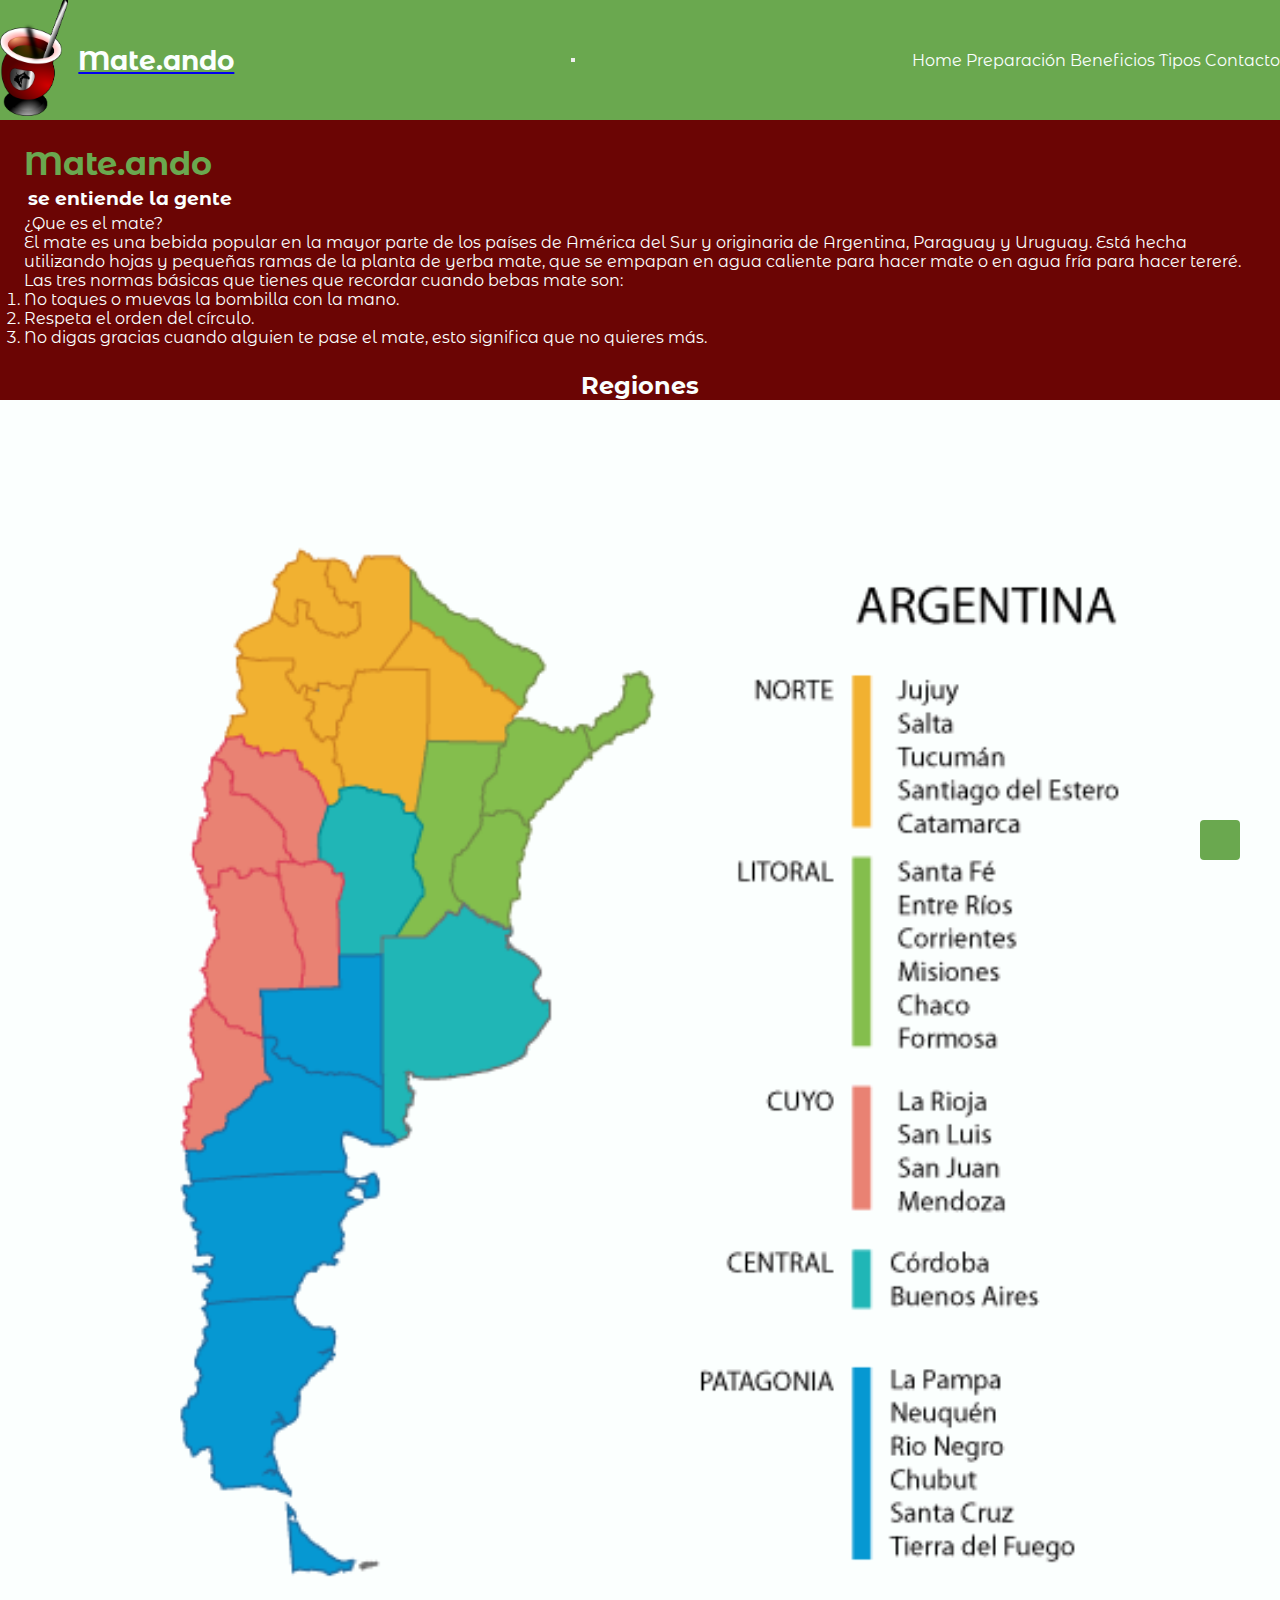
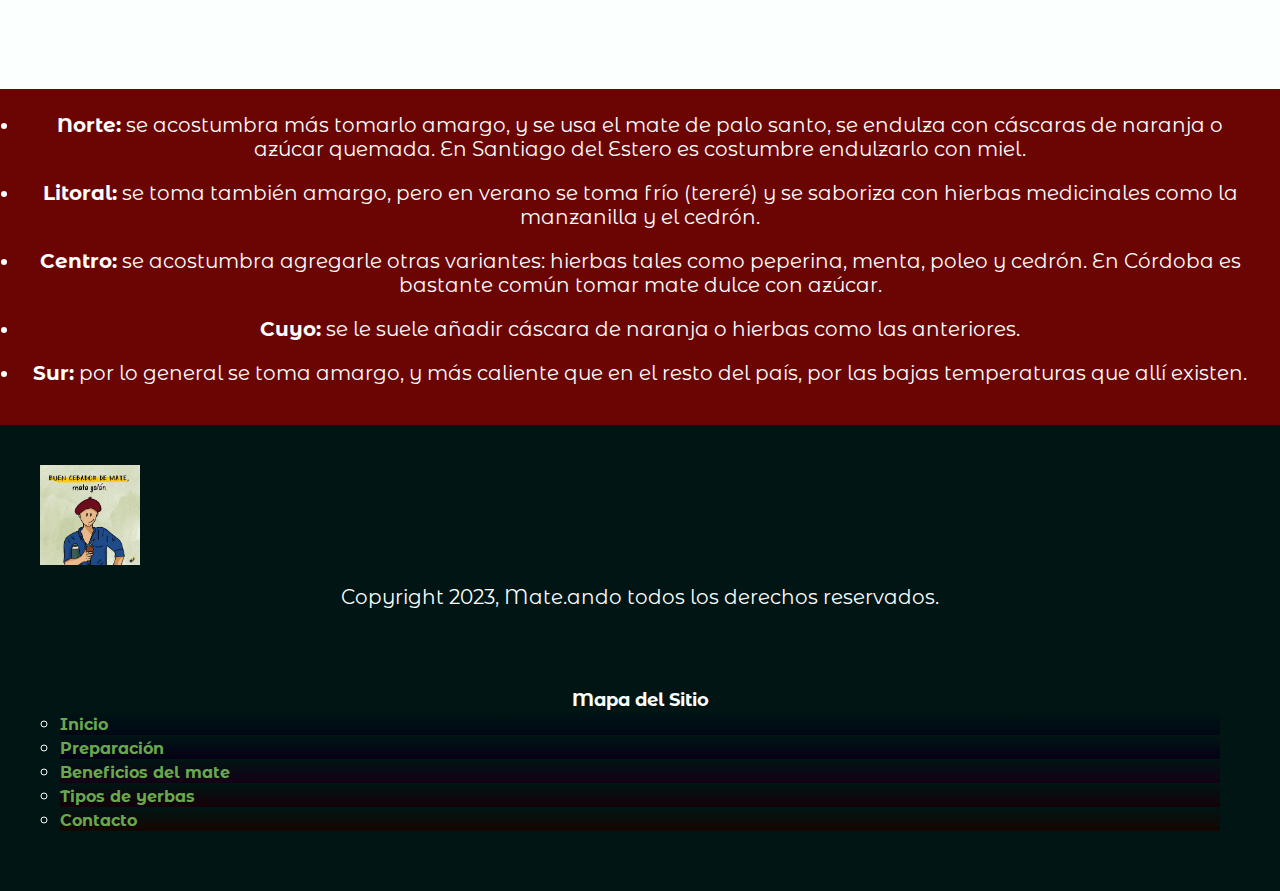
==== commit d371fff1: "Agregando carousel seo for y aniaciones" ====
--- a/index.html
+++ b/index.html
@@ -5,6 +5,13 @@
     <meta charset="UTF-8">
     <meta name="viewport" content="width=device-width, initial-scale=1.0">
     <title>Mate.ando</title>
+    <!-- Inicio SEO -->
+    <meta name="description"
+        content="Mate.ando - Descubre todo sobre el mate, su preparación, beneficios y tipos de yerbas.">
+    <meta name="keywords" content="mate, yerba mate, bebida, Argentina, Paraguay, Uruguay, preparación, beneficios">
+    <meta name="author" content="Emmanuel Flores">
+    <meta name="robots" content="index, follow">
+    <!-- Fin SEO -->
     <link rel="shortcut icon" href="multimdia/iconomate.png" type="image/x-icon">
     <link rel="stylesheet" href="https://cdnjs.cloudflare.com/ajax/libs/font-awesome/6.4.0/css/all.min.css"
         integrity="sha512-iecdLmaskl7CVkqkXNQ/ZH/XLlvWZOJyj7Yy7tcenmpD1ypASozpmT/E0iPtmFIB46ZmdtAc9eNBvH0H/ZpiBw=="
@@ -28,11 +35,10 @@
             <a class="navbar-brand" href="#">
                 <div class="logo">
                     <aside>
-                        <img src="./multimdia/matelo.png" alt="dibujo de mate abstracto">
+                        <img src="./multimdia/matelo.png" alt="dibujo de mate de calabaza con bombilla color  marrón">
                     </aside>
                     <h5>Mate.ando</h5>
                 </div>
-
             </a>
 
             <!-- Toggler/collapsibe Button -->
@@ -61,7 +67,6 @@
                     <li class="nav-item">
                         <a class="nav-link" href="./Page/contacto.html">Contacto</a>
                     </li>
-
                 </ul>
             </div>
         </nav>
@@ -120,7 +125,7 @@
         <div class="row">
             <div class="col-sm-12">
                 <aside>
-                    <img src="multimdia/mateando1.jpg" alt="">
+                    <img src="multimdia/mateando1.jpg" alt="dibujo de paisano moderno con termo y mate">
                     <p>Copyright 2023, Mate.ando todos los derechos reservados.</p>
                     <div class="redes">
                         <i class="fa-brands fa-facebook-f"></i>
@@ -130,6 +135,17 @@
                 </aside>
             </div>
         </div>
+        <div id="mapa-sitio">
+            <h2>Mapa del Sitio</h2>
+            <ul>
+                <li><a href="#">Inicio</a></li>
+                <li><a href="./Page/preparacion.html">Preparación</a></li>
+                <li><a href="./Page/beneficios.html">Beneficios del mate</a></li>
+                <li><a href="./Page/tiposdeyerbas.html">Tipos de yerbas</a></li>
+                <li><a href="./Page/contacto.html">Contacto</a></li>
+            </ul>
+        </div>
+
     </footer>
     <a href="#" class="subir">
         <i class="fa-solid fa-chevron-up"></i>
--- a/estilos.css
+++ b/estilos.css
@@ -113,8 +113,7 @@
 main .nleft {
   background-color: #fbfffe;
   image-resolution: 100%;
-  -o-object-fit: cover;
-     object-fit: cover;
+  object-fit: cover;
   display: flex;
   justify-content: center;
   align-items: center;
@@ -130,9 +129,22 @@
   background-position: center;
   background-size: 50%;
   padding: 75px;
+  transition: transform 0.3s ease;
+}
+main .p1nleft:hover,
+main .p2nleft:hover,
+main .p3nleft:hover,
+main .p4nleft:hover,
+main .p5nleft:hover,
+main .p6nleft:hover {
+  transform: scale(1.3);
 }
 main .p2nleft {
   background-image: url(multimdia/prepararmate_2.png);
+  transition: transform 0.3 ease;
+}
+main .p2nleft:hover {
+  transform: scale(1.3);
 }
 main .p3nleft {
   background-image: url(multimdia/prepararmate_3.png);
@@ -148,8 +160,7 @@
 }
 
 .video {
-  -o-object-fit: cover;
-     object-fit: cover;
+  object-fit: cover;
   display: flex;
 }
 
@@ -175,6 +186,13 @@
   width: 100%;
   color: #fbfffe;
   padding: 24px;
+}
+.call ul {
+  margin-top: 20px;
+}
+.call ul li span {
+  font-weight: bold;
+  margin-inline: 5px;
 }
 
 h1 {
@@ -222,13 +240,27 @@
 }
 .consejos ul li {
   margin: 8px;
-  -webkit-text-size-adjust: 10px;
-     -moz-text-size-adjust: 10px;
-          text-size-adjust: 10px;
+  text-size-adjust: 10px;
   margin-top: 20px;
 }
 .consejos ul li span {
   font-weight: bold;
+}
+
+.imagen-centrada {
+  display: flex;
+  justify-content: center;
+  align-items: center;
+  height: 100%;
+}
+.imagen-centrada img {
+  max-width: 100%;
+  max-height: 100%;
+}
+
+#imagenCarousel .carousel-inner .carousel-item .imagen-centrada img {
+  max-width: 100%;
+  max-height: 100%;
 }
 
 .mates {
@@ -321,6 +353,55 @@
   justify-content: center;
   align-items: center;
 }
+footer .redes .fa-brands {
+  transition: color 0.3;
+  cursor: pointer;
+}
+footer .redes .fa-brands:hover {
+  color: rgb(107, 5, 0);
+}
+footer #mapa-sitio {
+  background-color: #001514;
+  padding: 20px;
+  color: #fbfffe;
+  margin-top: 20px;
+}
+footer #mapa-sitio h2 {
+  text-align: center;
+  font-size: 18px;
+  background-color: #001514;
+  color: #fbfffe;
+  font-weight: bold;
+  margin-top: 20px;
+  margin-bottom: 0;
+}
+footer #mapa-sitio ul {
+  list-style: circle;
+}
+footer #mapa-sitio a {
+  text-decoration: none;
+  color: #6aa84f;
+  font-weight: bold;
+  font-size: 16px;
+}
+footer #mapa-sitio a:hover {
+  color: rgb(107, 5, 0);
+}
+footer #mapa-sitio ul li:nth-child(1) {
+  background: linear-gradient(0deg, #000815, transparent) repeat;
+}
+footer #mapa-sitio ul li:nth-child(2) {
+  background: linear-gradient(0deg, #060015, transparent) repeat;
+}
+footer #mapa-sitio ul li:nth-child(3) {
+  background: linear-gradient(0deg, #140015, transparent) repeat;
+}
+footer #mapa-sitio ul li:nth-child(4) {
+  background: linear-gradient(0deg, #150008, transparent) repeat;
+}
+footer #mapa-sitio ul li:nth-child(5) {
+  background: linear-gradient(0deg, #150600, transparent) repeat;
+}
 
 .subir {
   height: 40px;
@@ -346,4 +427,6 @@
   .nright {
     width: 100;
   }
-}/*# sourceMappingURL=estilos.css.map */+}
+
+/*# sourceMappingURL=estilos.css.map */
